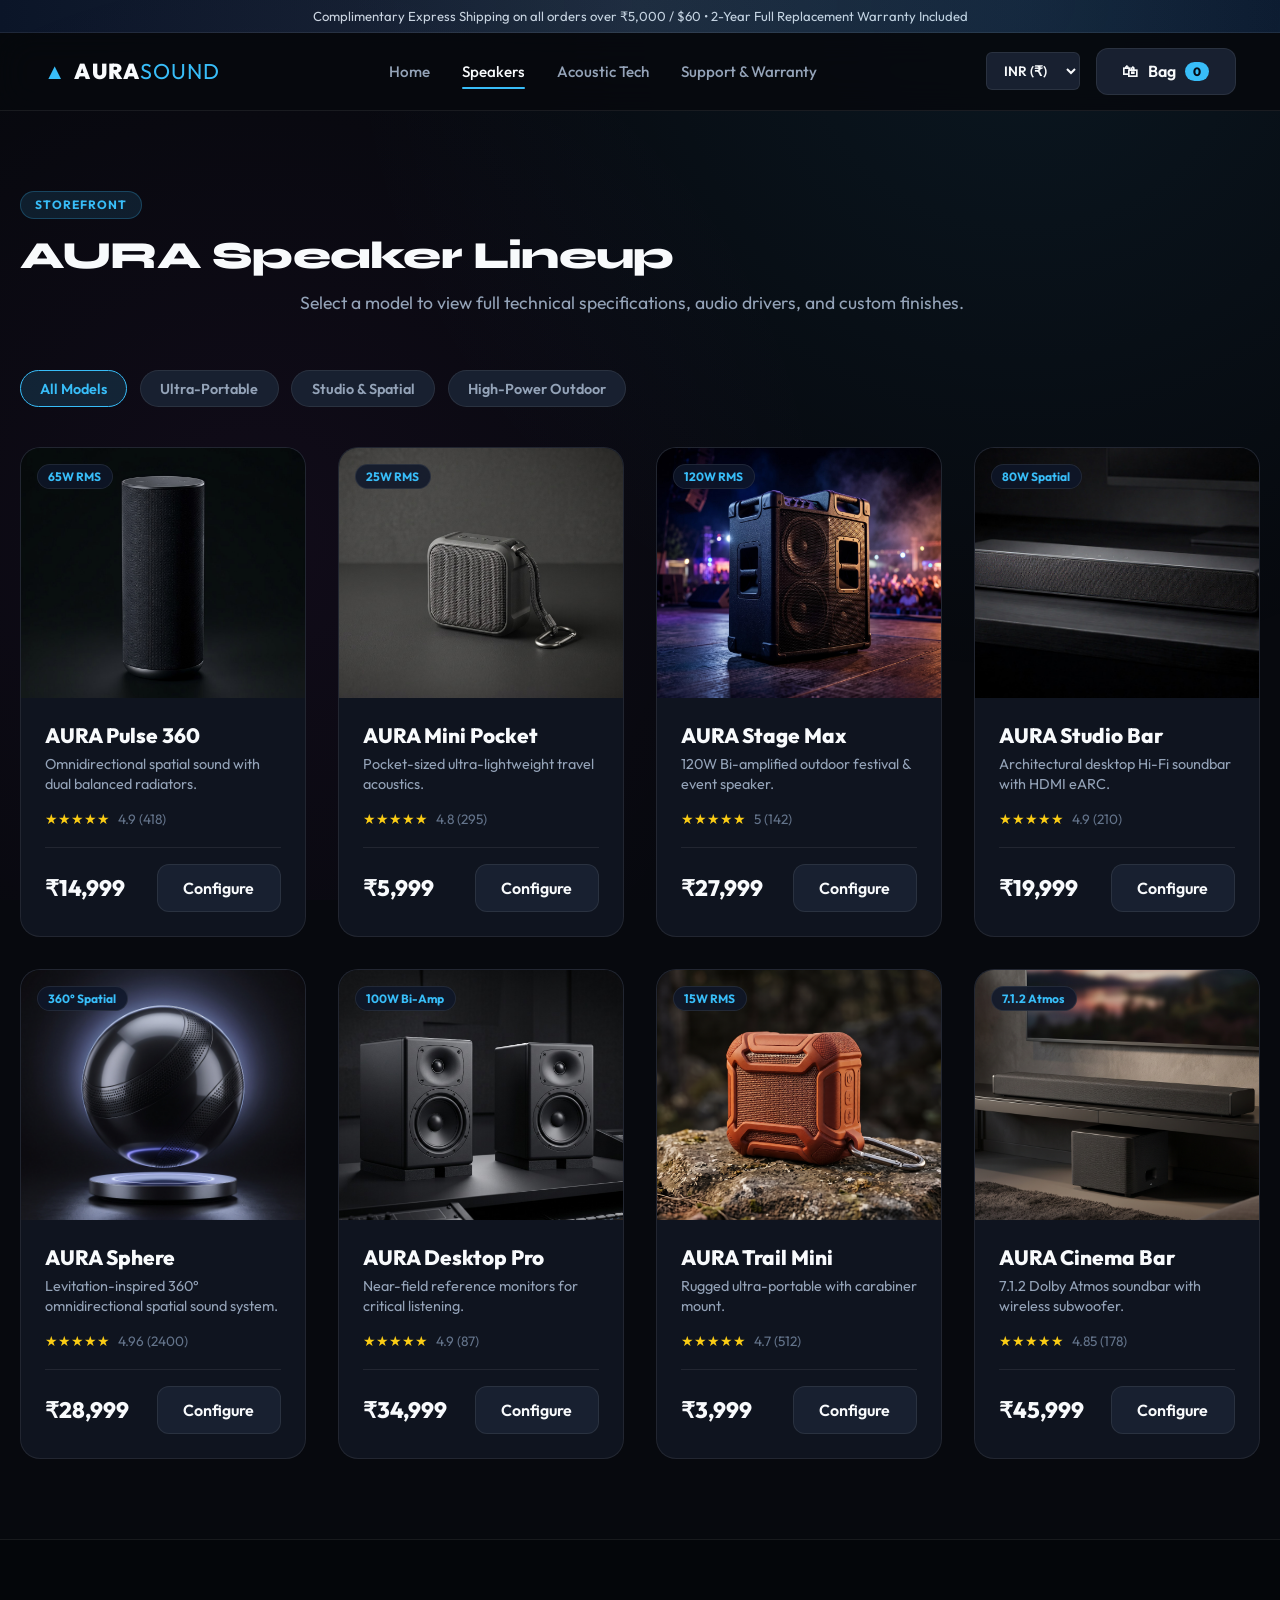
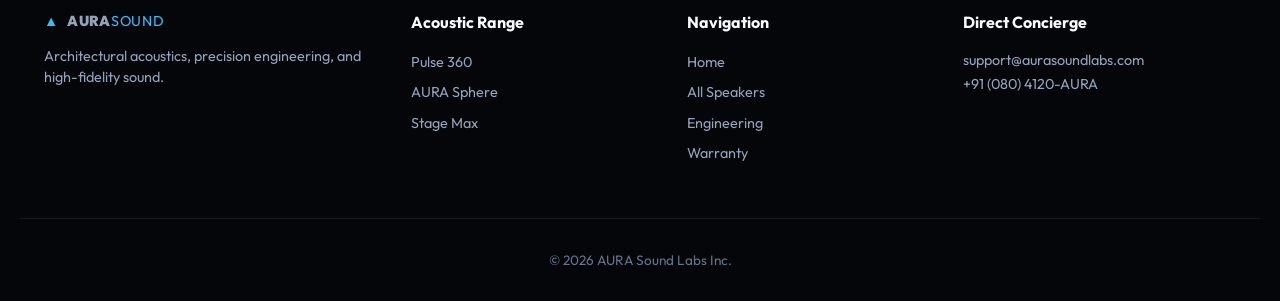
==== catalog.html @ 53441543 "Add files via upload" ====
<!DOCTYPE html>
<html lang="en">
<head>
  <meta charset="UTF-8">
  <meta name="viewport" content="width=device-width, initial-scale=1.0">
  <title>All Speakers — AURA Sound Labs</title>
  <link rel="preconnect" href="https://fonts.googleapis.com">
  <link rel="preconnect" href="https://fonts.gstatic.com" crossorigin>
  <link href="https://fonts.googleapis.com/css2?family=Outfit:wght@300;400;500;600;700;800&family=Syne:wght@700;800&display=swap" rel="stylesheet">
  <link rel="preconnect" href="https://images.unsplash.com">
  <link rel="stylesheet" href="/base.css">
  <link rel="stylesheet" href="/layout.css">
  <link rel="stylesheet" href="/components.css">
  <link rel="stylesheet" href="/pages.css">
</head>
<body>
  <!-- Header (same as home) -->
  <aside class="announcement-bar"><div class="container"><p>Complimentary Express Shipping on all orders over ₹5,000 / $60 &bull; 2-Year Full Replacement Warranty Included</p></div></aside>
  <header class="site-header">
    <div class="container header-container">
      <a href="index.html" class="brand-logo"><span class="logo-mark">▲</span><span class="logo-text">AURA<span>SOUND</span></span></a>
      <nav class="site-nav" aria-label="Primary Navigation">
        <ul class="nav-links">
          <li><a href="index.html" class="nav-link" data-route="home">Home</a></li>
          <li><a href="catalog.html" class="nav-link" data-route="catalog">Speakers</a></li>
          <li><a href="technology.html" class="nav-link" data-route="technology">Acoustic Tech</a></li>
          <li><a href="support.html" class="nav-link" data-route="support">Support &amp; Warranty</a></li>
        </ul>
      </nav>
      <div class="header-actions">
        <select id="currency-toggle" class="currency-select"><option value="INR" selected>INR (₹)</option><option value="USD">USD ($)</option></select>
        <button type="button" class="btn btn-secondary cart-btn" id="open-cart-btn"><span>🛍</span><span class="cart-text">Bag</span><span class="cart-count-badge" id="cart-counter">0</span></button>
        <button class="mobile-menu-btn" id="mobile-menu-toggle" aria-label="Open menu">☰</button>
      </div>
    </div>
    <nav class="mobile-nav" id="mobile-nav"><ul>
      <li><a href="index.html" data-route="home">Home</a></li>
      <li><a href="catalog.html" data-route="catalog">Speakers</a></li>
      <li><a href="technology.html" data-route="technology">Acoustic Tech</a></li>
      <li><a href="support.html" data-route="support">Support &amp; Warranty</a></li>
    </ul></nav>
  </header>

  <main class="container section">
    <div class="section-header">
      <span class="tag-pill">Storefront</span>
      <h2>AURA Speaker Lineup</h2>
      <p class="section-subtitle">Select a model to view full technical specifications, audio drivers, and custom finishes.</p>
    </div>

    <div class="catalog-filters" id="catalog-filters"></div>
    <div class="catalog-grid" id="catalog-products-container"></div>
  </main>

  <div class="cart-drawer-overlay" id="cart-overlay"></div>
  <aside class="cart-drawer" id="cart-drawer" aria-label="Shopping Bag">
    <div class="cart-drawer-header"><h3>Your Shopping Bag</h3><button class="close-drawer-btn" id="close-cart-btn" aria-label="Close">✕</button></div>
    <div class="cart-drawer-body" id="cart-drawer-items"></div>
    <div class="cart-drawer-footer">
      <div class="drawer-subtotal-row"><span>Subtotal</span><strong id="drawer-subtotal-val">₹0</strong></div>
      <p class="drawer-tax-note">Shipping &amp; courier options calculated at next step.</p>
      <button type="button" class="btn btn-primary btn-block" id="drawer-checkout-btn">Proceed to Checkout</button>
    </div>
  </aside>

  <footer class="site-footer">
    <div class="container footer-grid">
      <div class="footer-col">
        <a href="index.html" class="brand-logo footer-logo"><span class="logo-mark">▲</span><span class="logo-text">AURA<span>SOUND</span></span></a>
        <p class="footer-desc">Architectural acoustics, precision engineering, and high-fidelity sound.</p>
      </div>
      <div class="footer-col"><h4>Acoustic Range</h4><ul>
        <li><a href="product.html?id=pulse-360">Pulse 360</a></li>
        <li><a href="product.html?id=aura-sphere">AURA Sphere</a></li>
        <li><a href="product.html?id=stage-max">Stage Max</a></li>
      </ul></div>
      <div class="footer-col"><h4>Navigation</h4><ul>
        <li><a href="index.html">Home</a></li><li><a href="catalog.html">All Speakers</a></li>
        <li><a href="technology.html">Engineering</a></li><li><a href="support.html">Warranty</a></li>
      </ul></div>
      <div class="footer-col"><h4>Direct Concierge</h4>
        <p class="footer-contact">support@aurasoundlabs.com</p>
        <p class="footer-contact">+91 (080) 4120-AURA</p>
      </div>
    </div>
    <div class="footer-bottom text-center container"><p>&copy; 2026 AURA Sound Labs Inc.</p></div>
  </footer>

  <script src="/data.js"></script>
  <script src="/state.js"></script>
  <script src="/ui.js"></script>
  <script src="/catalog.js"></script>
</body>
</html>
---- base.css ----
/* ==========================================================================
   AURA Sound Labs — Base Variables, Reset & Typography
   ========================================================================== */

   :root {
    --bg-primary: #07090e;
    --bg-secondary: #0f141f;
    --bg-elevated: #182030;
    --bg-card: rgba(24, 32, 48, 0.7);
    --bg-glass: rgba(18, 24, 38, 0.55);
  
    --text-main: #f8fafc;
    --text-muted: #94a3b8;
    --text-dim: #64748b;
  
    --accent-cyan: #38bdf8;
    --accent-cyan-hover: #0284c7;
    --accent-cyan-glow: rgba(56, 189, 248, 0.28);
  
    --accent-gold: #fbbf24;
    --accent-emerald: #10b981;
    --accent-rose: #f43f5e;
    --accent-fuchsia: #d946ef;
    --accent-violet: #8b5cf6;
  
    --border-subtle: rgba(255, 255, 255, 0.08);
    --border-strong: rgba(255, 255, 255, 0.16);
  
    --font-sans: 'Outfit', -apple-system, BlinkMacSystemFont, "Segoe UI", Roboto, sans-serif;
    --font-display: 'Syne', sans-serif;
    --font-mono: ui-monospace, SFMono-Regular, Menlo, Monaco, Consolas, monospace;
  
    --radius-sm: 6px;
    --radius-md: 12px;
    --radius-lg: 20px;
    --radius-xl: 24px;
    --radius-full: 9999px;
  
    --shadow-main: 0 10px 30px -5px rgba(0, 0, 0, 0.6);
    --shadow-glow: 0 0 25px var(--accent-cyan-glow);
    --transition: all 0.25s cubic-bezier(0.16, 1, 0.3, 1);
  }
  
  *, *::before, *::after {
    box-sizing: border-box;
    margin: 0;
    padding: 0;
  }
  
  html {
    font-family: var(--font-sans);
    background-color: var(--bg-primary);
    color: var(--text-main);
    scroll-behavior: smooth;
    font-size: 16px;
  }
  
  body {
    min-height: 100vh;
    display: flex;
    flex-direction: column;
    overflow-x: hidden;
    -webkit-font-smoothing: antialiased;
  }
  
  a {
    color: inherit;
    text-decoration: none;
    transition: var(--transition);
  }
  
  button, input, select, textarea {
    font: inherit;
    color: inherit;
  }
  
  button {
    cursor: pointer;
    border: none;
    background: none;
  }
  
  img { max-width: 100%; display: block; }
  
  .visually-hidden {
    position: absolute !important;
    width: 1px !important;
    height: 1px !important;
    padding: 0 !important;
    margin: -1px !important;
    overflow: hidden !important;
    clip: rect(0, 0, 0, 0) !important;
    white-space: nowrap !important;
    border: 0 !important;
  }
  
  .container {
    width: 100%;
    max-width: 1240px;
    margin: 0 auto;
    padding: 0 1.5rem;
  }
  
  .section { padding: 5rem 0; }
  .text-center { text-align: center; }
  .text-green { color: var(--accent-emerald); }
  
  /* Ambient background glow */
  body::before {
    content: '';
    position: fixed;
    inset: 0;
    background:
      radial-gradient(circle at 80% 0%, rgba(56, 189, 248, 0.08) 0%, transparent 50%),
      radial-gradient(circle at 20% 60%, rgba(217, 70, 239, 0.05) 0%, transparent 50%);
    pointer-events: none;
    z-index: 0;
  }
  
  main, header, footer { position: relative; z-index: 1; }
  
  ::-webkit-scrollbar { width: 8px; }
  ::-webkit-scrollbar-track { background: var(--bg-primary); }
  ::-webkit-scrollbar-thumb { background: #27272a; border-radius: 9999px; }
  ::-webkit-scrollbar-thumb:hover { background: #3f3f46; }
---- layout.css ----
/* ==========================================================================
   AURA Sound Labs — Layout: Header, Navigation, Footer
   ========================================================================== */

/* Announcement Bar */
.announcement-bar {
    background: linear-gradient(90deg, #0b1528 0%, #1e293b 50%, #0b1528 100%);
    border-bottom: 1px solid var(--border-subtle);
    padding: 0.5rem 1rem;
    font-size: 0.82rem;
    text-align: center;
    color: #cbd5e1;
  }
  
  /* Site Header */
  .site-header {
    position: sticky;
    top: 0;
    z-index: 100;
    background: rgba(7, 9, 14, 0.85);
    backdrop-filter: blur(16px);
    -webkit-backdrop-filter: blur(16px);
    border-bottom: 1px solid var(--border-subtle);
  }
  
  .header-container {
    display: flex;
    align-items: center;
    justify-content: space-between;
    height: 4.8rem;
    gap: 1.5rem;
  }
  
  .brand-logo {
    display: flex;
    align-items: center;
    gap: 0.5rem;
    font-size: 1.35rem;
    font-weight: 900;
    letter-spacing: 0.05em;
    white-space: nowrap;
  }
  
  .logo-mark { color: var(--accent-cyan); }
  .logo-text span { color: var(--accent-cyan); font-weight: 400; }
  
  .site-nav { flex: 1; display: flex; justify-content: center; }
  
  .nav-links {
    display: flex;
    list-style: none;
    gap: 2rem;
    align-items: center;
  }
  
  .nav-link {
    font-weight: 500;
    font-size: 0.95rem;
    color: var(--text-muted);
    position: relative;
    padding: 0.5rem 0;
    white-space: nowrap;
  }
  
  .nav-link:hover, .nav-link.active { color: var(--text-main); }
  
  .nav-link.active::after {
    content: '';
    position: absolute;
    bottom: 0; left: 0; right: 0;
    height: 2px;
    background: var(--accent-cyan);
    border-radius: 2px;
  }
  
  .header-actions {
    display: flex;
    align-items: center;
    gap: 1rem;
  }
  
  .currency-select {
    background: var(--bg-elevated);
    border: 1px solid var(--border-subtle);
    color: var(--text-main);
    padding: 0.5rem 0.8rem;
    border-radius: var(--radius-sm);
    font-size: 0.85rem;
    font-weight: 600;
    cursor: pointer;
  }
  
  .cart-btn {
    display: flex;
    align-items: center;
    gap: 0.5rem;
    padding: 0.55rem 1rem;
  }
  
  .cart-count-badge {
    background: var(--accent-cyan);
    color: #050b14;
    font-weight: 800;
    font-size: 0.75rem;
    padding: 0.15rem 0.5rem;
    border-radius: var(--radius-full);
    min-width: 1.4rem;
    text-align: center;
  }
  
  /* Mobile nav toggle */
  .mobile-menu-btn {
    display: none;
    padding: 0.5rem;
    border-radius: var(--radius-sm);
    color: var(--text-main);
    font-size: 1.4rem;
  }
  
  .mobile-nav {
    display: none;
    background: var(--bg-secondary);
    border-bottom: 1px solid var(--border-subtle);
    padding: 1rem 1.5rem;
  }
  
  .mobile-nav.open { display: block; }
  
  .mobile-nav ul {
    list-style: none;
    display: flex;
    flex-direction: column;
    gap: 0.5rem;
  }
  
  .mobile-nav a {
    display: block;
    padding: 0.75rem 1rem;
    border-radius: var(--radius-sm);
    color: var(--text-muted);
    font-weight: 500;
  }
  
  .mobile-nav a:hover, .mobile-nav a.active {
    background: var(--bg-elevated);
    color: var(--text-main);
  }
  
  /* Footer */
  .site-footer {
    background: #04060a;
    border-top: 1px solid var(--border-subtle);
    padding: 4.5rem 0 2rem 0;
    margin-top: auto;
  }
  
  .footer-grid {
    display: grid;
    grid-template-columns: 1.4fr 1fr 1fr 1.2fr;
    gap: 3rem;
    margin-bottom: 3.5rem;
  }
  
  .footer-logo { margin-bottom: 1rem; }
  
  .footer-desc, .footer-location {
    color: var(--text-muted);
    font-size: 0.9rem;
    line-height: 1.5;
    margin-bottom: 0.5rem;
  }
  
  .footer-col h4 {
    font-size: 1rem;
    font-weight: 700;
    margin-bottom: 1.2rem;
  }
  
  .footer-col ul {
    list-style: none;
    display: flex;
    flex-direction: column;
    gap: 0.65rem;
  }
  
  .footer-col a {
    color: var(--text-muted);
    font-size: 0.9rem;
  }
  
  .footer-col a:hover { color: var(--accent-cyan); }
  
  .footer-contact {
    color: var(--text-muted);
    font-size: 0.9rem;
    margin-bottom: 0.4rem;
  }
  
  .footer-bottom {
    border-top: 1px solid var(--border-subtle);
    padding-top: 2rem;
    font-size: 0.85rem;
    color: var(--text-dim);
  }
  
  @media (max-width: 1024px) {
    .footer-grid { grid-template-columns: 1fr 1fr; }
  }
  
  @media (max-width: 768px) {
    .site-nav { display: none; }
    .mobile-menu-btn { display: block; }
    .header-container { height: 4.2rem; }
    .footer-grid { grid-template-columns: 1fr; gap: 2rem; }
  }
---- components.css ----
/* ==========================================================================
   AURA Sound Labs — Reusable Components
   ========================================================================== */

/* Buttons */
.btn {
    display: inline-flex;
    align-items: center;
    justify-content: center;
    gap: 0.6rem;
    font-weight: 600;
    border-radius: var(--radius-md);
    transition: var(--transition);
    padding: 0.8rem 1.6rem;
    cursor: pointer;
    white-space: nowrap;
  }
  
  .btn-primary {
    background: linear-gradient(135deg, var(--accent-cyan) 0%, #0284c7 100%);
    color: #041019;
    box-shadow: 0 4px 15px rgba(56, 189, 248, 0.3);
  }
  
  .btn-primary:hover {
    background: linear-gradient(135deg, #7dd3fc 0%, var(--accent-cyan) 100%);
    transform: translateY(-2px);
    box-shadow: 0 6px 20px rgba(56, 189, 248, 0.45);
  }
  
  .btn-secondary {
    background: var(--bg-elevated);
    color: var(--text-main);
    border: 1px solid var(--border-subtle);
  }
  
  .btn-secondary:hover {
    background: #253147;
    border-color: var(--border-strong);
  }
  
  .btn-large { padding: 1rem 2.2rem; font-size: 1.05rem; }
  .btn-block { width: 100%; }
  
  /* Tag pills */
  .tag-pill {
    display: inline-block;
    padding: 0.35rem 0.9rem;
    border-radius: var(--radius-full);
    background: rgba(56, 189, 248, 0.12);
    color: var(--accent-cyan);
    font-size: 0.75rem;
    font-weight: 700;
    text-transform: uppercase;
    letter-spacing: 0.08em;
    border: 1px solid rgba(56, 189, 248, 0.25);
    margin-bottom: 0.8rem;
  }
  
  /* Section headers */
  .section-header { margin-bottom: 3.5rem; }
  
  .section-header h2 {
    font-family: var(--font-display);
    font-size: 2.4rem;
    font-weight: 800;
    letter-spacing: -0.02em;
    margin-bottom: 0.75rem;
  }
  
  .section-subtitle {
    color: var(--text-muted);
    font-size: 1.1rem;
    max-width: 680px;
    margin: 0 auto;
  }
  
  /* Product cards */
  .product-card {
    background: var(--bg-secondary);
    border: 1px solid var(--border-subtle);
    border-radius: var(--radius-lg);
    overflow: hidden;
    transition: var(--transition);
    display: flex;
    flex-direction: column;
    cursor: pointer;
  }
  
  .product-card:hover {
    transform: translateY(-5px);
    border-color: rgba(56, 189, 248, 0.4);
    box-shadow: var(--shadow-main);
  }
  
  .product-card-thumb {
    position: relative;
    background: #090e17;
    height: 250px;
    overflow: hidden;
  }
  
  .product-card-thumb img {
    width: 100%;
    height: 100%;
    object-fit: cover;
    transition: transform 0.4s ease;
  }
  
  .product-card:hover .product-card-thumb img {
    transform: scale(1.05);
  }
  
  .product-card-badge {
    position: absolute;
    top: 1rem; left: 1rem;
    background: rgba(15, 23, 42, 0.85);
    border: 1px solid var(--border-subtle);
    backdrop-filter: blur(8px);
    font-size: 0.75rem;
    font-weight: 700;
    padding: 0.25rem 0.65rem;
    border-radius: var(--radius-full);
    color: var(--accent-cyan);
  }
  
  .product-card-body {
    padding: 1.5rem;
    display: flex;
    flex-direction: column;
    flex: 1;
  }
  
  .card-title {
    font-size: 1.3rem;
    font-weight: 800;
    margin-bottom: 0.35rem;
  }
  
  .card-tagline {
    color: var(--text-muted);
    font-size: 0.9rem;
    margin-bottom: 1rem;
    line-height: 1.4;
  }
  
  .card-rating {
    font-size: 0.85rem;
    color: #facc15;
    margin-bottom: 1.2rem;
  }
  
  .card-rating span { color: var(--text-dim); margin-left: 0.3rem; }
  
  .card-price-row {
    margin-top: auto;
    display: flex;
    align-items: center;
    justify-content: space-between;
    padding-top: 1rem;
    border-top: 1px solid var(--border-subtle);
  }
  
  .card-price {
    font-size: 1.4rem;
    font-weight: 800;
  }
  
  /* Filter buttons */
  .catalog-filters {
    display: flex;
    gap: 0.8rem;
    margin-bottom: 2.5rem;
    flex-wrap: wrap;
  }
  
  .filter-btn {
    padding: 0.55rem 1.2rem;
    background: var(--bg-elevated);
    border: 1px solid var(--border-subtle);
    border-radius: var(--radius-full);
    font-size: 0.9rem;
    font-weight: 600;
    color: var(--text-muted);
    transition: var(--transition);
  }
  
  .filter-btn.active, .filter-btn:hover {
    background: rgba(56, 189, 248, 0.15);
    border-color: var(--accent-cyan);
    color: var(--accent-cyan);
  }
  
  /* Forms */
  .form-field {
    display: flex;
    flex-direction: column;
    gap: 0.4rem;
  }
  
  .form-field.full { width: 100%; }
  .form-field.half { width: 50%; }
  
  .form-field label {
    font-size: 0.85rem;
    font-weight: 600;
    color: var(--text-muted);
  }
  
  .req { color: var(--accent-rose); }
  
  .form-field input,
  .form-field select,
  .form-field textarea {
    background: var(--bg-elevated);
    border: 1px solid var(--border-subtle);
    border-radius: var(--radius-sm);
    padding: 0.8rem 1rem;
    color: var(--text-main);
    transition: var(--transition);
  }
  
  .form-field input:focus,
  .form-field select:focus,
  .form-field textarea:focus {
    border-color: var(--accent-cyan);
    outline: none;
  }
  
  .form-field input.input-error {
    border-color: var(--accent-rose);
    background: rgba(244, 63, 94, 0.05);
  }
  
  .field-error {
    color: var(--accent-rose);
    font-size: 0.78rem;
    min-height: 1.1rem;
  }
  
  .form-row {
    display: flex;
    gap: 1rem;
    margin-top: 1.2rem;
  }
  
  .form-group {
    border: 1px solid var(--border-subtle);
    background: var(--bg-secondary);
    border-radius: var(--radius-lg);
    padding: 2rem;
    margin-bottom: 2rem;
  }
  
  .group-title {
    font-size: 1.25rem;
    font-weight: 800;
    padding: 0 0.5rem;
  }
  
  /* Toast */
  .toast-container {
    position: fixed;
    bottom: 2rem;
    right: 2rem;
    z-index: 2000;
    display: flex;
    flex-direction: column;
    gap: 0.75rem;
    pointer-events: none;
  }
  
  .toast {
    background: var(--bg-elevated);
    border: 1px solid var(--border-strong);
    border-left: 3px solid var(--accent-cyan);
    padding: 1rem 1.4rem;
    border-radius: var(--radius-md);
    box-shadow: var(--shadow-main);
    font-size: 0.9rem;
    font-weight: 500;
    color: var(--text-main);
    animation: slideIn 0.35s cubic-bezier(0.16, 1, 0.3, 1);
    pointer-events: auto;
    max-width: 320px;
  }
  
  .toast.success { border-left-color: var(--accent-emerald); }
  .toast.error { border-left-color: var(--accent-rose); }
  
  @keyframes slideIn {
    from { transform: translateX(100%); opacity: 0; }
    to { transform: translateX(0); opacity: 1; }
  }
  
  @media (max-width: 768px) {
    .form-row { flex-direction: column; }
    .form-field.half { width: 100%; }
    .section-header h2 { font-size: 1.9rem; }
    .section { padding: 3.5rem 0; }
  }
---- pages.css ----
﻿/* ==========================================================================
   AURA Sound Labs — Page-Specific Styles
   ========================================================================== */

/* ===== HOME ===== */
.hero-section {
    padding: 5.5rem 0 4rem 0;
    background: radial-gradient(circle at 80% 20%, rgba(56, 189, 248, 0.08) 0%, transparent 60%);
  }
  
  .hero-grid {
    display: grid;
    grid-template-columns: 1.1fr 1fr;
    align-items: center;
    gap: 3.5rem;
  }
  
  .hero-headline {
    font-family: var(--font-display);
    font-size: 3.4rem;
    font-weight: 900;
    line-height: 1.08;
    letter-spacing: -0.03em;
    margin: 1rem 0 1.2rem 0;
  }
  
  .hero-headline .neon-text-gradient {
    background: linear-gradient(135deg, #fff 0%, #cbd5e1 40%, #38bdf8 75%, #d946ef 100%);
    -webkit-background-clip: text;
    -webkit-text-fill-color: transparent;
    background-clip: text;
  }
  
  .hero-subtext {
    font-size: 1.2rem;
    color: var(--text-muted);
    line-height: 1.6;
    margin-bottom: 2.2rem;
  }
  
  .hero-cta-group {
    display: flex;
    gap: 1.2rem;
    flex-wrap: wrap;
  }
  
  .hero-visual { position: relative; }
  
  .hero-img {
    width: 100%;
    border-radius: var(--radius-lg);
    box-shadow: var(--shadow-main);
    border: 1px solid var(--border-subtle);
    object-fit: cover;
    max-height: 480px;
  }
  
  .hero-stats {
    display: grid;
    grid-template-columns: repeat(3, 1fr);
    gap: 1.5rem;
    margin-top: 2.5rem;
    padding-top: 2rem;
    border-top: 1px solid var(--border-subtle);
  }
  
  .hero-stat-num {
    font-family: var(--font-display);
    font-size: 1.8rem;
    font-weight: 800;
    color: #fff;
  }
  
  .hero-stat-label {
    font-size: 0.8rem;
    color: var(--text-muted);
    margin-top: 0.25rem;
  }
  
  .featured-products-grid {
    display: grid;
    grid-template-columns: repeat(auto-fill, minmax(280px, 1fr));
    gap: 2rem;
  }
  
  /* Visualizer card */
  .visualizer-showcase { background: linear-gradient(180deg, transparent, rgba(56,189,248,0.03), transparent); }
  
  .visualizer-card {
    background: var(--bg-secondary);
    border: 1px solid var(--border-subtle);
    border-radius: var(--radius-lg);
    padding: 2rem;
    box-shadow: var(--shadow-main);
  }
  
  .visualizer-screen {
    background: #03060c;
    border-radius: var(--radius-md);
    padding: 1rem;
    border: 1px solid rgba(255, 255, 255, 0.05);
  }
  
  #equalizer-canvas { width: 100%; height: 200px; display: block; }
  
  .visualizer-controls {
    display: flex;
    justify-content: space-between;
    align-items: center;
    margin-top: 1.5rem;
    flex-wrap: wrap;
    gap: 1rem;
  }
  
  .profile-mode-selector { display: flex; gap: 0.6rem; flex-wrap: wrap; }
  
  .eq-btn {
    padding: 0.5rem 1rem;
    background: var(--bg-elevated);
    border: 1px solid var(--border-subtle);
    border-radius: var(--radius-sm);
    font-size: 0.85rem;
    font-weight: 600;
    color: var(--text-muted);
  }
  
  .eq-btn.active {
    background: rgba(56, 189, 248, 0.2);
    border-color: var(--accent-cyan);
    color: var(--accent-cyan);
  }
  
  .indicator-dot {
    display: inline-block;
    width: 8px; height: 8px;
    background: var(--accent-emerald);
    border-radius: 50%;
    margin-right: 0.4rem;
    box-shadow: 0 0 8px var(--accent-emerald);
  }
  
  .visualizer-meta {
    font-size: 0.85rem;
    color: var(--text-muted);
    font-family: var(--font-mono);
  }
  
  /* Trust marquee */
  .trust-bar {
    border-y: 1px solid var(--border-subtle);
    background: rgba(0,0,0,0.3);
    padding: 2rem 0;
  }
  
  .trust-logos {
    display: grid;
    grid-template-columns: repeat(5, 1fr);
    gap: 2rem;
    align-items: center;
    justify-items: center;
    opacity: 0.55;
  }
  
  .trust-logo {
    font-family: var(--font-display);
    font-weight: 800;
    font-size: 1.2rem;
    color: var(--text-muted);
    letter-spacing: 0.05em;
    transition: var(--transition);
  }
  
  .trust-logo:hover { opacity: 1; color: var(--text-main); }
  
  /* ===== CATALOG ===== */
  .catalog-grid {
    display: grid;
    grid-template-columns: repeat(auto-fill, minmax(280px, 1fr));
    gap: 2rem;
  }
  
  .catalog-empty {
    grid-column: 1 / -1;
    text-align: center;
    padding: 4rem 2rem;
    color: var(--text-muted);
  }
  
  /* ===== PRODUCT DETAIL ===== */
  .breadcrumb { margin-bottom: 2rem; }
  
  .breadcrumb a {
    font-size: 0.9rem;
    color: var(--accent-cyan);
    font-weight: 600;
  }
  
  .pdp-grid {
    display: grid;
    grid-template-columns: 1.1fr 1fr;
    gap: 4rem;
  }
  
  .pdp-gallery-frame {
    background: #090e17;
    border-radius: var(--radius-lg);
    border: 1px solid var(--border-subtle);
    overflow: hidden;
    height: 480px;
  }
  
  .pdp-main-img { width: 100%; height: 100%; object-fit: cover; }
  
  .pdp-badges-row {
    display: flex;
    gap: 1.5rem;
    margin-top: 1.5rem;
    color: var(--text-muted);
    font-size: 0.85rem;
    flex-wrap: wrap;
  }
  
  .pdp-title {
    font-family: var(--font-display);
    font-size: 2.8rem;
    font-weight: 900;
    letter-spacing: -0.02em;
    margin: 0.5rem 0;
  }
  
  .pdp-tagline {
    color: var(--text-muted);
    font-size: 1.15rem;
    margin-bottom: 1.2rem;
  }
  
  .reviews-summary {
    display: flex;
    align-items: center;
    gap: 0.6rem;
    font-size: 0.9rem;
    margin-bottom: 1.5rem;
  }
  
  .stars { color: #facc15; letter-spacing: 0.1em; }
  .review-count { color: var(--text-dim); }
  
  .pdp-price-box {
    display: flex;
    align-items: baseline;
    gap: 1rem;
    margin: 1.5rem 0;
    padding: 1.2rem 1.6rem;
    background: var(--bg-secondary);
    border: 1px solid var(--border-subtle);
    border-radius: var(--radius-md);
    flex-wrap: wrap;
  }
  
  .pdp-current-price { font-size: 2.2rem; font-weight: 900; color: #fff; }
  .pdp-original-price { font-size: 1.2rem; color: var(--text-dim); text-decoration: line-through; }
  
  .pdp-discount-tag {
    background: rgba(16, 185, 129, 0.15);
    color: var(--accent-emerald);
    padding: 0.2rem 0.6rem;
    border-radius: var(--radius-sm);
    font-size: 0.8rem;
    font-weight: 700;
  }
  
  .pdp-description { color: #cbd5e1; line-height: 1.6; margin-bottom: 2rem; }
  
  .customizer-group { margin-bottom: 2rem; }
  
  .customizer-label {
    display: block;
    font-size: 0.9rem;
    color: var(--text-muted);
    margin-bottom: 0.8rem;
  }
  
  .swatches-row { display: flex; gap: 0.8rem; }
  
  .swatch-btn {
    width: 36px; height: 36px;
    border-radius: 50%;
    border: 2px solid transparent;
    cursor: pointer;
    position: relative;
    transition: var(--transition);
    outline: 2px solid var(--border-subtle);
    outline-offset: 2px;
  }
  
  .swatch-btn.active {
    border-color: var(--accent-cyan);
    transform: scale(1.1);
    box-shadow: 0 0 12px var(--accent-cyan-glow);
    outline-color: var(--accent-cyan);
  }
  
  .pdp-action-row {
    display: flex;
    gap: 1.2rem;
    margin-bottom: 2.5rem;
    flex-wrap: wrap;
  }
  
  .quantity-stepper {
    display: flex;
    align-items: center;
    background: var(--bg-elevated);
    border: 1px solid var(--border-subtle);
    border-radius: var(--radius-md);
  }
  
  .stepper-btn {
    width: 3rem;
    height: 3.2rem;
    font-size: 1.3rem;
    color: var(--text-main);
    transition: var(--transition);
  }
  
  .stepper-btn:hover { background: rgba(255,255,255,0.05); }
  
  .stepper-input {
    width: 3rem;
    text-align: center;
    border: none;
    background: transparent;
    font-weight: 700;
  }
  
  .btn-add-bag { flex: 1; min-width: 200px; }
  
  .pdp-specs-mini h3 { font-size: 1.1rem; margin-bottom: 1rem; }
  
  .specs-mini-grid {
    display: grid;
    grid-template-columns: 1fr 1fr;
    gap: 0.8rem;
    font-size: 0.88rem;
  }
  
  .specs-mini-grid dt { color: var(--text-dim); }
  .specs-mini-grid dd { font-weight: 600; color: var(--text-main); }
  
  /* ===== TECHNOLOGY ===== */
  .tech-grid {
    display: grid;
    grid-template-columns: repeat(2, 1fr);
    gap: 2rem;
  }
  
  .tech-card {
    background: var(--bg-secondary);
    border: 1px solid var(--border-subtle);
    border-radius: var(--radius-lg);
    padding: 2.2rem;
    transition: var(--transition);
  }
  
  .tech-card:hover {
    border-color: rgba(56, 189, 248, 0.35);
    transform: translateY(-3px);
  }
  
  .tech-icon { font-size: 2.4rem; margin-bottom: 1rem; }
  .tech-card h3 { font-size: 1.35rem; margin-bottom: 0.8rem; }
  .tech-card p { color: var(--text-muted); line-height: 1.6; }
  
  /* ===== SUPPORT ===== */
  .support-grid {
    display: grid;
    grid-template-columns: repeat(2, 1fr);
    gap: 2rem;
  }
  
  .support-card {
    background: var(--bg-secondary);
    border: 1px solid var(--border-subtle);
    border-radius: var(--radius-lg);
    padding: 2.2rem;
  }
  
  .support-card h3 { font-size: 1.35rem; margin-bottom: 0.8rem; }
  .support-card p { color: var(--text-muted); line-height: 1.6; }
  
  .support-form {
    margin-top: 1.5rem;
    display: flex;
    flex-direction: column;
    gap: 1.2rem;
  }
  
  .faq-list { margin-top: 1.5rem; display: flex; flex-direction: column; gap: 1rem; }
  
  .faq-item {
    background: var(--bg-elevated);
    border-radius: var(--radius-md);
    padding: 1rem 1.4rem;
    border: 1px solid var(--border-subtle);
  }
  
  .faq-item summary {
    font-weight: 700;
    cursor: pointer;
    color: var(--text-main);
  }
  
  .faq-item p { margin-top: 0.8rem; font-size: 0.9rem; }
  
  /* ===== CHECKOUT ===== */
  .checkout-grid {
    display: grid;
    grid-template-columns: 1.4fr 1fr;
    gap: 3.5rem;
  }
  
  .phone-input-wrap { display: flex; gap: 0.5rem; }
  
  .phone-prefix-select {
    width: 150px;
    background: var(--bg-elevated);
    border: 1px solid var(--border-subtle);
    border-radius: var(--radius-sm);
    padding: 0 0.5rem;
    font-size: 0.85rem;
  }
  
  .phone-input-wrap input { flex: 1; 
    width: 400px;
    background: var(--bg-elevated);
  }
  
  .delivery-options-stack {
    display: flex;
    flex-direction: column;
    gap: 0.9rem;
    margin-top: 1rem;
  }
  
  .delivery-card {
    display: flex;
    gap: 1rem;
    align-items: flex-start;
    background: var(--bg-elevated);
    border: 1px solid var(--border-subtle);
    border-radius: var(--radius-md);
    padding: 1.2rem;
    cursor: pointer;
    transition: var(--transition);
  }
  
  .delivery-card input[type="radio"],
  .payment-option input[type="radio"] {
    accent-color: var(--accent-cyan);
    margin-top: 0.25rem;
    width: 18px;
    height: 18px;
    flex-shrink: 0;
  }
  
  .delivery-card:has(input:checked),
  .payment-option:has(input:checked) {
    border-color: var(--accent-cyan);
    background: #17243b;
    box-shadow: 0 0 15px var(--accent-cyan-glow);
  }
  
  .card-body { flex: 1; }
  .card-head {
    display: flex;
    justify-content: space-between;
    margin-bottom: 0.3rem;
    gap: 1rem;
    flex-wrap: wrap;
  }
  
  .badge-price { color: var(--accent-cyan); font-weight: 700; white-space: nowrap; }
  .card-desc { font-size: 0.85rem; color: var(--text-muted); }
  
  .payment-modes-grid {
    display: grid;
    grid-template-columns: repeat(3, 1fr);
    gap: 1rem;
    margin-top: 1rem;
  }
  
  .payment-option {
    background: var(--bg-elevated);
    border: 1px solid var(--border-subtle);
    border-radius: var(--radius-md);
    padding: 1.2rem;
    cursor: pointer;
    display: flex;
    flex-direction: column;
    gap: 0.8rem;
    transition: var(--transition);
  }
  
  .option-content { display: flex; flex-direction: column; gap: 0.3rem; }
  .option-icon { font-size: 1.5rem; }
  .option-sub { font-size: 0.75rem; color: var(--text-dim); }
  
  .sticky-summary-box {
    position: sticky;
    top: 6.5rem;
    background: var(--bg-secondary);
    border: 1px solid var(--border-subtle);
    border-radius: var(--radius-lg);
    padding: 2rem;
  }
  
  .sticky-summary-box h3 { font-size: 1.3rem; margin-bottom: 1.5rem; }
  
  .summary-items-list {
    display: flex;
    flex-direction: column;
    gap: 1.2rem;
    max-height: 280px;
    overflow-y: auto;
  }
  
  .summary-item-row { display: flex; align-items: center; gap: 1rem; }
  
  .summary-item-img {
    width: 52px; height: 52px;
    border-radius: var(--radius-sm);
    object-fit: cover;
    background: #090e17;
    flex-shrink: 0;
  }
  
  .summary-item-info { flex: 1; min-width: 0; }
  .summary-item-title { font-weight: 700; font-size: 0.95rem; }
  .summary-item-meta { font-size: 0.8rem; color: var(--text-muted); }
  
  .summary-sep { border: none; border-top: 1px solid var(--border-subtle); margin: 1.2rem 0; }
  
  .summary-cost-breakdown { display: flex; flex-direction: column; gap: 0.75rem; }
  
  .cost-row {
    display: flex;
    justify-content: space-between;
    font-size: 0.92rem;
  }
  
  .cost-row dt { color: var(--text-muted); }
  .cost-row dd { font-weight: 600; }
  
  .cost-row.grand-total { font-size: 1.35rem; font-weight: 800; }
  .cost-row.grand-total dd { color: var(--accent-cyan); }
  
  .security-guarantees {
    margin-top: 1.5rem;
    padding-top: 1.2rem;
    border-top: 1px dashed var(--border-subtle);
    display: flex;
    flex-direction: column;
    gap: 0.5rem;
    font-size: 0.8rem;
    color: var(--text-muted);
  }
  
  /* ===== SUCCESS ===== */
  .success-card {
    max-width: 720px;
    margin: 0 auto;
    background: var(--bg-secondary);
    border: 1px solid var(--border-subtle);
    border-radius: var(--radius-lg);
    padding: 3rem;
    text-align: center;
  }
  
  .success-icon-wrap {
    width: 68px; height: 68px;
    background: rgba(16, 185, 129, 0.15);
    border: 2px solid var(--accent-emerald);
    color: var(--accent-emerald);
    border-radius: 50%;
    display: inline-flex;
    align-items: center;
    justify-content: center;
    font-size: 2rem;
    font-weight: 800;
    margin-bottom: 1.2rem;
  }
  
  .success-lead { color: var(--text-muted); margin: 0.5rem 0 2rem 0; }
  
  .order-invoice-sheet {
    background: var(--bg-primary);
    border: 1px solid var(--border-subtle);
    border-radius: var(--radius-md);
    padding: 1.8rem;
    text-align: left;
    font-size: 0.9rem;
    margin-bottom: 2rem;
  }
  
  .invoice-header-row {
    display: flex;
    justify-content: space-between;
    border-bottom: 1px solid var(--border-subtle);
    padding-bottom: 1rem;
    margin-bottom: 1rem;
    flex-wrap: wrap;
    gap: 0.5rem;
  }
  
  .invoice-data-row {
    display: flex;
    justify-content: space-between;
    padding: 0.45rem 0;
    gap: 1rem;
  }
  
  .success-actions {
    display: flex;
    gap: 1rem;
    justify-content: center;
    flex-wrap: wrap;
  }
  
  /* ===== CART DRAWER ===== */
  .cart-drawer-overlay {
    position: fixed;
    inset: 0;
    background: rgba(0, 0, 0, 0.7);
    backdrop-filter: blur(8px);
    z-index: 1000;
    opacity: 0;
    pointer-events: none;
    transition: opacity 0.3s ease;
  }
  
  .cart-drawer-overlay.active { opacity: 1; pointer-events: auto; }
  
  .cart-drawer {
    position: fixed;
    top: 0; right: 0; bottom: 0;
    width: 440px;
    max-width: 100%;
    background: var(--bg-secondary);
    border-left: 1px solid var(--border-subtle);
    z-index: 1001;
    transform: translateX(100%);
    transition: transform 0.35s cubic-bezier(0.16, 1, 0.3, 1);
    display: flex;
    flex-direction: column;
  }
  
  .cart-drawer.active { transform: translateX(0); }
  
  .cart-drawer-header {
    padding: 1.5rem;
    display: flex;
    justify-content: space-between;
    align-items: center;
    border-bottom: 1px solid var(--border-subtle);
  }
  
  .close-drawer-btn { font-size: 1.4rem; color: var(--text-muted); }
  
  .cart-drawer-body {
    padding: 1.5rem;
    flex: 1;
    overflow-y: auto;
    display: flex;
    flex-direction: column;
    gap: 1.2rem;
  }
  
  .cart-item-row {
    display: flex;
    gap: 1rem;
    align-items: center;
    background: var(--bg-elevated);
    padding: 1rem;
    border-radius: var(--radius-md);
  }
  
  .cart-item-img {
    width: 60px; height: 60px;
    border-radius: var(--radius-sm);
    object-fit: cover;
    flex-shrink: 0;
  }
  
  .cart-item-details { flex: 1; min-width: 0; }
  .cart-item-title { font-weight: 700; font-size: 0.95rem; }
  .cart-item-sub { font-size: 0.8rem; color: var(--text-muted); }
  .cart-item-price { font-weight: 800; color: var(--accent-cyan); font-size: 0.95rem; margin-top: 0.2rem; }
  
  .cart-item-actions {
    display: flex;
    flex-direction: column;
    align-items: flex-end;
    gap: 0.4rem;
  }
  
  .cart-qty-ctrl {
    display: flex;
    align-items: center;
    gap: 0.4rem;
    background: var(--bg-primary);
    border-radius: var(--radius-sm);
    padding: 0.15rem;
  }
  
  .cart-qty-btn {
    width: 24px; height: 24px;
    font-size: 0.9rem;
    color: var(--text-muted);
    border-radius: var(--radius-sm);
  }
  
  .cart-qty-btn:hover { background: var(--bg-elevated); color: var(--text-main); }
  .cart-qty-val { font-size: 0.85rem; font-weight: 700; min-width: 1.5rem; text-align: center; }
  
  .cart-item-remove {
    color: var(--text-dim);
    font-size: 0.95rem;
    transition: var(--transition);
  }
  
  .cart-item-remove:hover { color: var(--accent-rose); }
  
  .cart-drawer-footer {
    padding: 1.5rem;
    border-top: 1px solid var(--border-subtle);
  }
  
  .drawer-subtotal-row {
    display: flex;
    justify-content: space-between;
    font-size: 1.2rem;
    margin-bottom: 0.4rem;
  }
  
  .drawer-tax-note {
    font-size: 0.8rem;
    color: var(--text-dim);
    margin-bottom: 1.2rem;
  }
  
  .cart-empty-state {
    text-align: center;
    padding: 3rem 1rem;
    color: var(--text-muted);
  }
  
  .cart-empty-state .cart-empty-icon {
    font-size: 3rem;
    margin-bottom: 1rem;
    opacity: 0.5;
  }
  
  @media (max-width: 1024px) {
    .hero-grid, .pdp-grid, .checkout-grid { grid-template-columns: 1fr; gap: 2.5rem; }
    .tech-grid, .support-grid { grid-template-columns: 1fr; }
    .trust-logos { grid-template-columns: repeat(3, 1fr); }
  }
  
  @media (max-width: 768px) {
    .hero-headline { font-size: 2.4rem; }
    .payment-modes-grid { grid-template-columns: 1fr; }
    .specs-mini-grid { grid-template-columns: 1fr; }
    .hero-stats { grid-template-columns: 1fr; gap: 1rem; }
    .pdp-title { font-size: 2rem; }
    .trust-logos { grid-template-columns: repeat(2, 1fr); }
  }
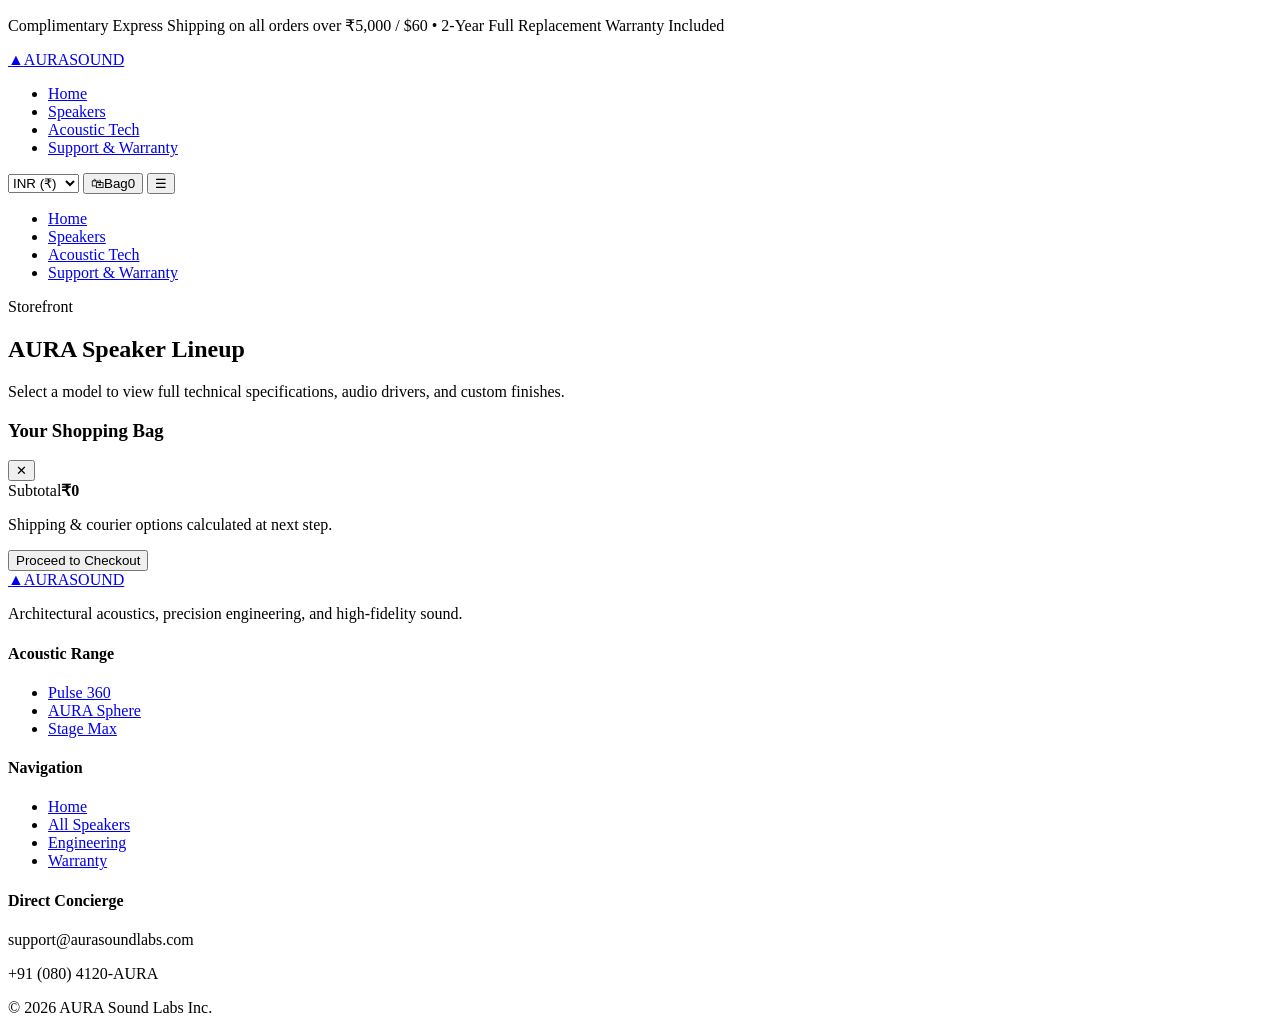
==== commit 2f5e82c0: "Update catalog.html" ====
--- a/catalog.html
+++ b/catalog.html
@@ -8,10 +8,10 @@
   <link rel="preconnect" href="https://fonts.gstatic.com" crossorigin>
   <link href="https://fonts.googleapis.com/css2?family=Outfit:wght@300;400;500;600;700;800&family=Syne:wght@700;800&display=swap" rel="stylesheet">
   <link rel="preconnect" href="https://images.unsplash.com">
-  <link rel="stylesheet" href="/base.css">
-  <link rel="stylesheet" href="/layout.css">
-  <link rel="stylesheet" href="/components.css">
-  <link rel="stylesheet" href="/pages.css">
+  <link rel="stylesheet" href="https://github.com/0No-One0/AURA_Sound-Labs/blob/main/base.css">
+  <link rel="stylesheet" href="https://github.com/0No-One0/AURA_Sound-Labs/blob/main/layout.css">
+  <link rel="stylesheet" href="https://github.com/0No-One0/AURA_Sound-Labs/blob/main/components.css">
+  <link rel="stylesheet" href="https://github.com/0No-One0/AURA_Sound-Labs/blob/main/pages.css">
 </head>
 <body>
   <!-- Header (same as home) -->
@@ -86,9 +86,9 @@
     <div class="footer-bottom text-center container"><p>&copy; 2026 AURA Sound Labs Inc.</p></div>
   </footer>
 
-  <script src="/data.js"></script>
-  <script src="/state.js"></script>
-  <script src="/ui.js"></script>
-  <script src="/catalog.js"></script>
+  <script src="https://github.com/0No-One0/AURA_Sound-Labs/blob/main/data.js"></script>
+  <script src="https://github.com/0No-One0/AURA_Sound-Labs/blob/main/state.js"></script>
+  <script src="https://github.com/0No-One0/AURA_Sound-Labs/blob/main/ui.js"></script>
+  <script src="https://github.com/0No-One0/AURA_Sound-Labs/blob/main/catalog.js"></script>
 </body>
-</html>+</html>
